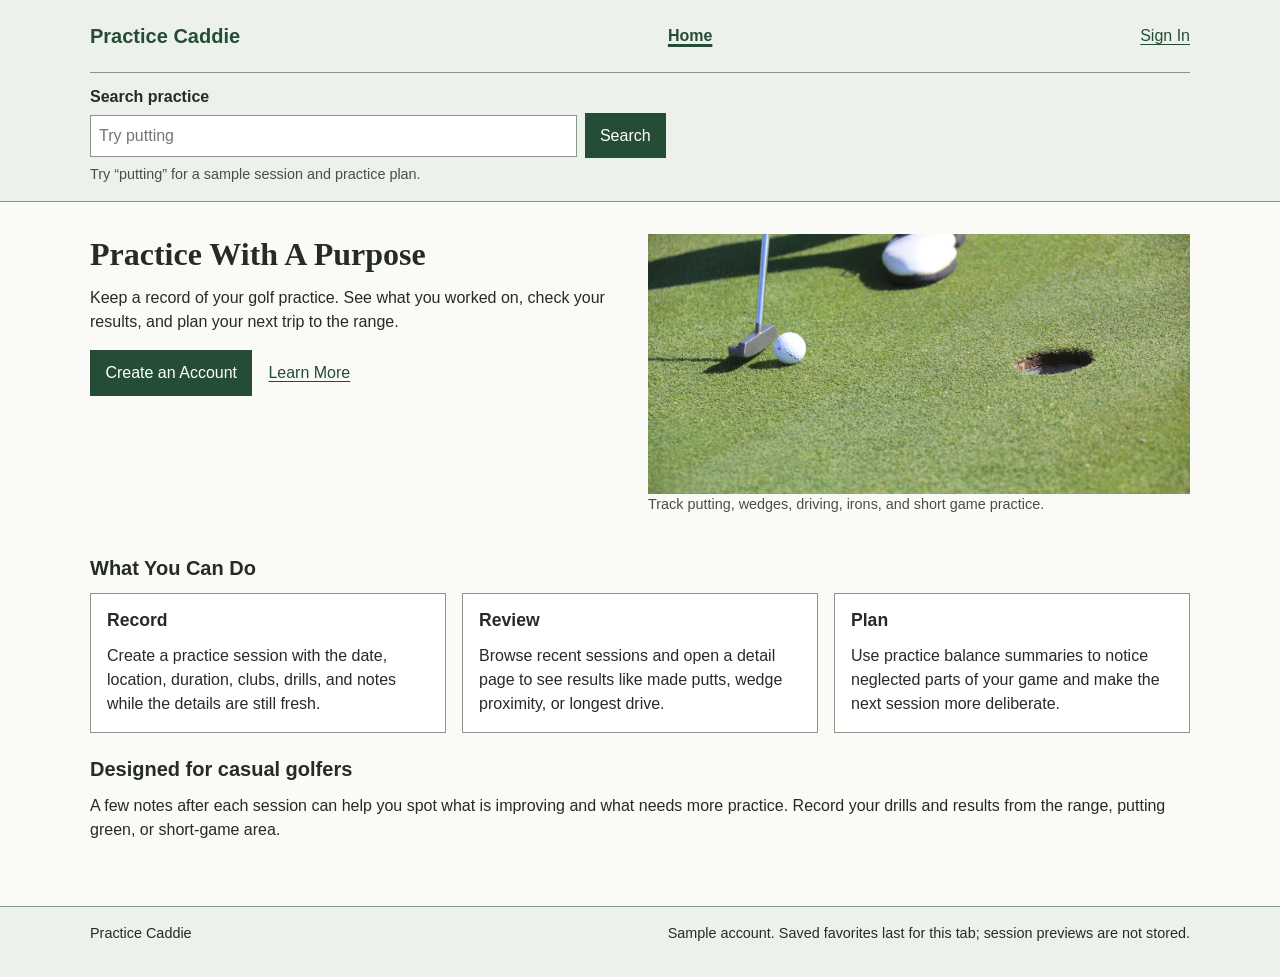
==== cs5774/project3/index.html @ da403c44 "Publish submitted website files under cs5774/project3" ====
<!DOCTYPE html>
<html lang="en">
<head>
  <meta charset="UTF-8">
  <meta name="viewport" content="width=device-width, initial-scale=1.0">
  <title>Practice Caddie | Purposeful Golf Practice</title>
  <link rel="stylesheet" href="css/styles.css">
  <script src="js/vendor/jquery-3.7.1.min.js" defer></script>
  <script src="js/app.js" defer></script>
</head>
<body>
  <a class="skip-link" href="#main-content">Skip to main content</a>
  <!-- Public and signed-in pages use different navigation. -->
  <header class="site-header">
    <div class="site-shell row spread header-inner">
      <a class="brand" href="index.html" aria-label="Practice Caddie home">
        <span>Practice Caddie</span>
      </a>
      <nav class="primary-nav" aria-label="Primary navigation">
        <ul class="row">
          <li><a href="index.html" aria-current="page">Home</a></li>
        </ul>
      </nav>
      <a href="dashboard.html">Sign In</a>
    </div>
    <form class="header-search site-shell" action="search-results.html" method="get" role="search">
      <label for="header-query">Search practice</label>
      <div class="row">
        <input type="search" id="header-query" name="q" placeholder="Try putting" aria-describedby="search-hint">
        <button class="primary" type="submit">Search</button>
      </div>
      <p id="search-hint" class="session-meta">Try “putting” for a sample session and practice plan.</p>
    </form>
  </header>

  <main id="main-content" class="site-shell">
    <noscript><p class="notice">Enable JavaScript to use search results, saved sessions, filters, and practice plans.</p></noscript>
    <section class="columns two-columns" aria-labelledby="home-title">
      <div>
        <h1 id="home-title">Practice With A Purpose</h1>
        <p>Keep a record of your golf practice. See what you worked on, check your results, and plan your next trip to the range.</p>
        <div class="row">
          <a class="btn primary" href="dashboard.html">Create an Account</a>
          <a href="#features">Learn More</a>
        </div>
      </div>
      <figure class="practice-photo">
        <!-- Image credit: "Golf putting on green.jpg" by Woodypino, Wikimedia Commons, CC0 1.0. Source: https://commons.wikimedia.org/wiki/File:Golf_putting_on_green.jpg -->
        <img src="images/putting-green.jpg" alt="Golf ball and putter lined up on a green">
        <figcaption>Track putting, wedges, driving, irons, and short game practice.</figcaption>
      </figure>
    </section>

    <section id="features" class="section-block" aria-labelledby="features-title">
      <div>
        <h2 id="features-title">What You Can Do</h2>
      </div>
      <div class="columns three-columns">
        <article class="panel">
          <h3>Record</h3>
          <p>Create a practice session with the date, location, duration, clubs, drills, and notes while the details are still fresh.</p>
        </article>
        <article class="panel">
          <h3>Review</h3>
          <p>Browse recent sessions and open a detail page to see results like made putts, wedge proximity, or longest drive.</p>
        </article>
        <article class="panel">
          <h3>Plan</h3>
          <p>Use practice balance summaries to notice neglected parts of your game and make the next session more deliberate.</p>
        </article>
      </div>
    </section>

    <section class="section-block" aria-labelledby="public-note-title">
      <h2 id="public-note-title">Designed for casual golfers</h2>
      <p>A few notes after each session can help you spot what is improving and what needs more practice. Record your drills and results from the range, putting green, or short-game area.</p>
    </section>
  </main>

  <footer class="site-footer">
    <div class="site-shell row spread">
      <p>Practice Caddie</p>
      <p>Sample account. Saved favorites last for this tab; session previews are not stored.</p>
    </div>
  </footer>
</body>
</html>
---- cs5774/project3/css/styles.css ----
﻿/* Shared colors and basic document styles. */
:root {
  --green: #254d35;
  --light: #edf1eb;
  --border: #8a958a;
}

* {
  box-sizing: border-box;
}

body {
  margin: 0;
  background: #fafaf7;
  color: #252b25;
  font: 1rem/1.5 Arial, Helvetica, sans-serif;
}

h1, h2, h3 {
  margin: 0 0 0.75rem;
  line-height: 1.25;
}

h1 {
  font: bold 2rem/1.25 "Times New Roman", Times, serif;
}

h2 {
  font-size: 1.25rem;
}

h3 {
  font-size: 1.1rem;
}

p, figure, dl {
  margin: 0 0 1rem;
}

a {
  color: var(--green);
  text-underline-offset: 3px;
}

img {
  display: block;
  max-width: 100%;
  height: auto;
}

.practice-photo img {
  width: 100%;
  max-height: 260px;
  object-fit: cover;
}

figcaption, .session-meta {
  color: #465046;
  font-size: 0.9rem;
}

/* Header and footer share the same centered width as the pages. */
.site-shell {
  width: 94%;
  max-width: 1100px;
  margin: auto;
}

.site-header, .site-footer {
  padding: 1rem 0;
  background: var(--light);
  border-bottom: 1px solid var(--border);
}

.site-footer {
  border-top: 1px solid var(--border);
  border-bottom: 0;
  font-size: 0.9rem;
}

.brand {
  font-weight: bold;
  font-size: 1.25rem;
  text-decoration: none;
}

.primary-nav ul {
  margin: 0;
  padding: 0;
  list-style: none;
}

.primary-nav a {
  display: inline-block;
  padding: 0.5rem;
}

.primary-nav a[aria-current="page"] {
  font-weight: bold;
  text-decoration-thickness: 3px;
}

/* Reuse these rows, grids, and panels on all prototype pages. */
.row {
  display: flex;
  flex-wrap: wrap;
  align-items: center;
  gap: 1rem;
}

.spread {
  justify-content: space-between;
}

main {
  padding: 2rem 0 3rem;
}

.section-block {
  margin-top: 1.5rem;
}

.columns, .session-list, .drill-list {
  display: grid;
  gap: 1rem;
  align-items: start;
}

.columns > *, .row > * {
  min-width: 0;
}

.two-columns {
  grid-template-columns: repeat(2, minmax(0, 1fr));
}

.three-columns {
  grid-template-columns: repeat(3, minmax(0, 1fr));
}

.four-columns {
  grid-template-columns: repeat(4, minmax(0, 1fr));
}

.sidebar-layout {
  grid-template-columns: 240px minmax(0, 1fr);
}

.wide-left {
  grid-template-columns: minmax(0, 2fr) minmax(0, 1fr);
}

.panel, fieldset {
  padding: 1rem;
  border: 1px solid var(--border);
  background: white;
}

.panel > :last-child {
  margin-bottom: 0;
}

.stat-value, .score {
  display: block;
  font-size: 1.5rem;
  color: var(--green);
}

.drill-row {
  padding: 1rem;
  background: var(--light);
}

.drill-row p {
  margin-bottom: 0;
}

dd {
  margin: 0;
}

/* Native meters expose chart values to screen readers. */
.bar-row {
  display: grid;
  grid-template-columns: 6rem minmax(0, 1fr) 3rem;
  align-items: center;
  gap: 0.5rem;
  margin-top: 0.75rem;
}

meter {
  width: 100%;
  height: 1.5rem;
}

meter::-webkit-meter-bar, meter::-webkit-meter-optimum-value {
  border-radius: 0;
}

/* Fields inherit the page font; native validation handles required fields. */
button, input, select, textarea {
  font: inherit;
  border-radius: 0;
}

.btn, button {
  display: inline-block;
  padding: 0.6rem 0.9rem;
  border: 1px solid var(--green);
  color: var(--green);
  background: white;
  text-decoration: none;
  cursor: pointer;
}

.primary {
  background: var(--green);
  color: white;
}

.danger {
  color: #822b20;
  border-color: #822b20;
}

.btn:hover, button:hover {
  text-decoration: underline;
}

label, legend, dt {
  font-weight: bold;
}

input, select, textarea {
  display: block;
  width: 100%;
  padding: 0.5rem;
  border: 1px solid var(--border);
  background: white;
  color: inherit;
}

.filter-group, fieldset {
  margin: 1rem 0;
}

fieldset {
  min-width: 0;
}

.checkbox-option {
  display: block;
  font-weight: normal;
}

input[type="checkbox"] {
  display: inline-block;
  width: auto;
}

.full-span {
  grid-column: 1 / -1;
}

/* Keyboard navigation remains visible on every background. */
:focus-visible {
  outline: 2px solid #822b20;
  outline-offset: 3px;
}

.skip-link {
  position: absolute;
  left: -10000px;
  padding: 0.75rem;
  background: white;
}

.skip-link:focus {
  left: 1rem;
  top: 0;
}

/* Project 3: a real header form with room for keyboard and mobile use. */
.header-search {
  margin-top: 1rem;
  padding-top: 0.75rem;
  border-top: 1px solid var(--border);
}

.header-search .row {
  gap: 0.5rem;
  max-width: 36rem;
  margin-top: 0.25rem;
}

.header-search input {
  flex: 1 1 12rem;
  width: auto;
}

.header-search .session-meta {
  margin: 0.35rem 0 0;
}

/* Saved state is expressed through text and aria-pressed as well as color. */
.session-card.is-saved, #detail-actions.is-saved {
  border-left: 5px solid var(--green);
  background: var(--light);
}

.saved-message, .interaction-status {
  color: var(--green);
  font-weight: bold;
}

.saved-message {
  margin-top: 0.75rem;
}

.interaction-status:empty {
  margin: 0;
}

.practice-planner select {
  margin-top: 0.25rem;
}

.practice-planner.has-plan {
  border-top: 5px solid var(--green);
}

.practice-planner .plan-status {
  margin-top: 0.75rem;
}

.plan-steps {
  padding-left: 1.4rem;
}

.plan-steps li + li {
  margin-top: 0.5rem;
}

.notice, .session-preview {
  padding: 1rem;
  border: 1px solid var(--green);
  background: var(--light);
}

.session-card p, .session-preview p, #search-summary {
  overflow-wrap: anywhere;
}

/* Author CSS must never reveal an element with the HTML hidden attribute. */
[hidden] {
  display: none !important;
}

/* Stack columns on phones; navigation wraps without a menu script. */
@media (max-width: 767px) {
  .columns {
    grid-template-columns: 1fr;
  }
  .header-inner {
    align-items: flex-start;
    flex-direction: column;
  }
}
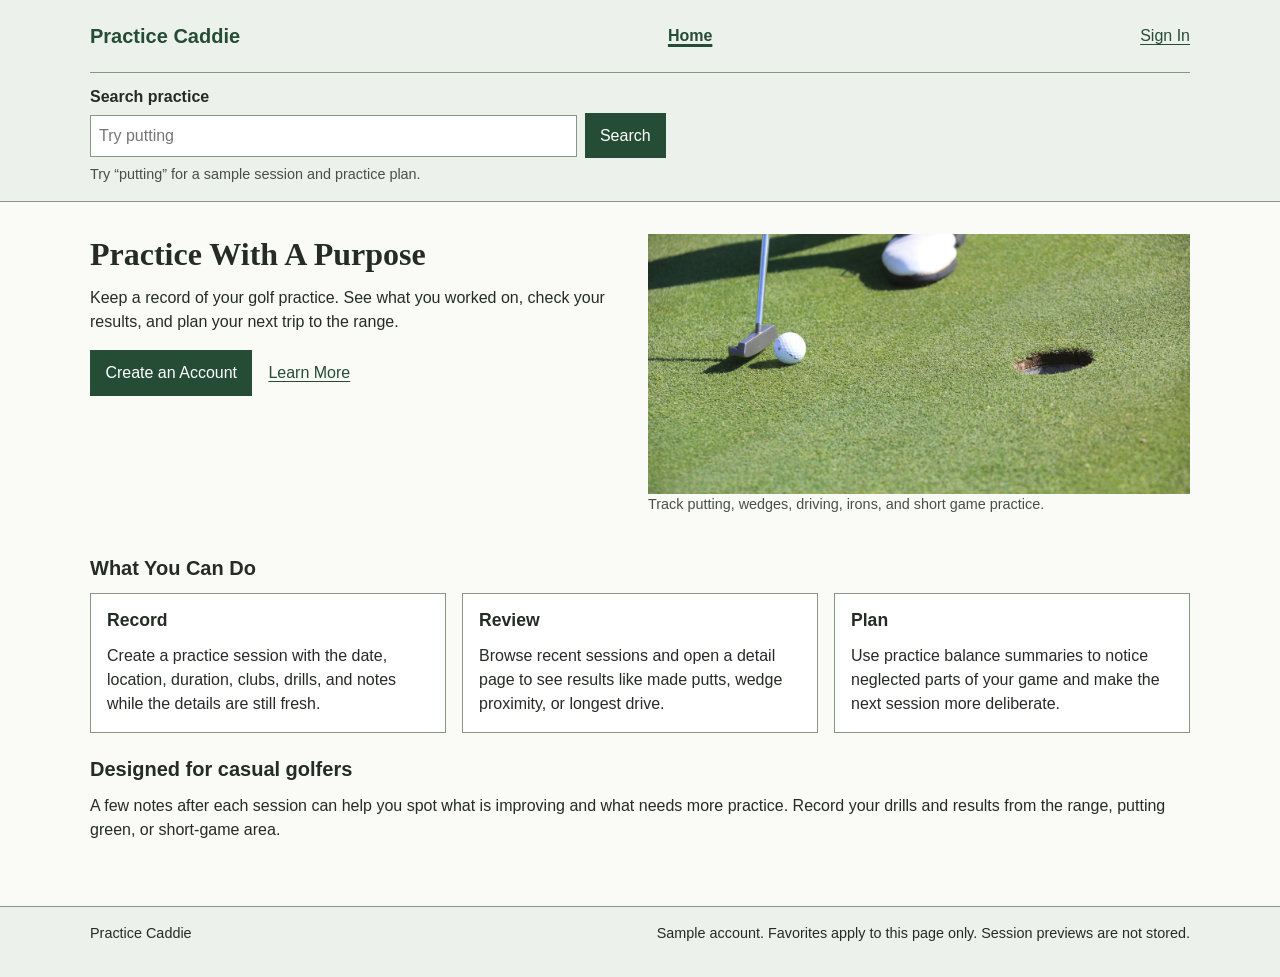
==== commit 27788509: "Update page-only saved selections" ====
--- a/cs5774/project3/index.html
+++ b/cs5774/project3/index.html
@@ -80,7 +80,7 @@
   <footer class="site-footer">
     <div class="site-shell row spread">
       <p>Practice Caddie</p>
-      <p>Sample account. Saved favorites last for this tab; session previews are not stored.</p>
+      <p>Sample account. Favorites apply to this page only. Session previews are not stored.</p>
     </div>
   </footer>
 </body>
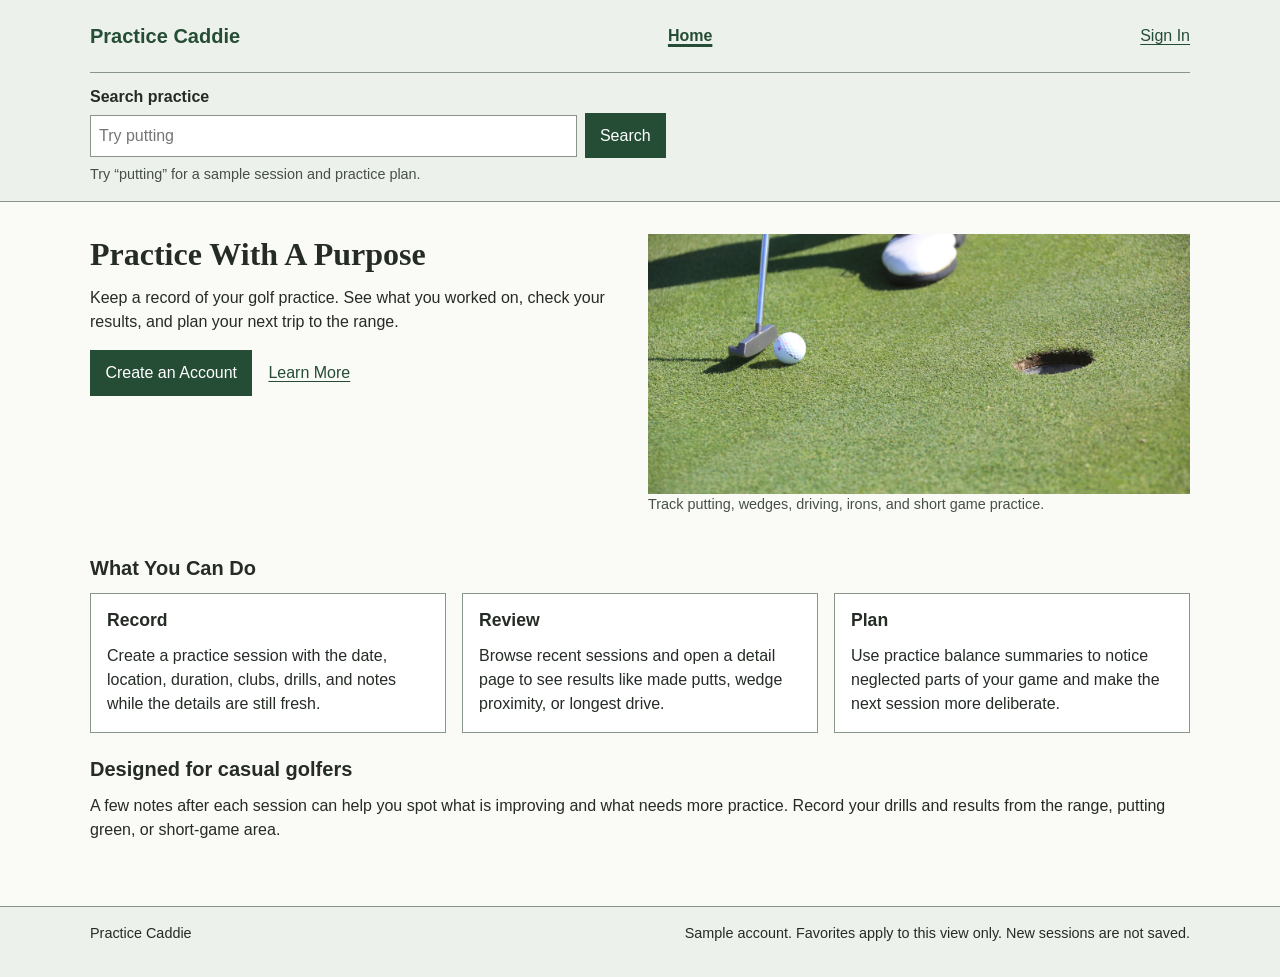
==== commit 5f446746: "Publish simpler session form and save toggles" ====
--- a/cs5774/project3/index.html
+++ b/cs5774/project3/index.html
@@ -80,7 +80,7 @@
   <footer class="site-footer">
     <div class="site-shell row spread">
       <p>Practice Caddie</p>
-      <p>Sample account. Favorites apply to this page only. Session previews are not stored.</p>
+      <p>Sample account. Favorites apply to this view only. New sessions are not saved.</p>
     </div>
   </footer>
 </body>
--- a/cs5774/project3/css/styles.css
+++ b/cs5774/project3/css/styles.css
@@ -341,13 +341,13 @@
   margin-top: 0.5rem;
 }
 
-.notice, .session-preview {
+.notice {
   padding: 1rem;
   border: 1px solid var(--green);
   background: var(--light);
 }
 
-.session-card p, .session-preview p, #search-summary {
+.session-card p, #search-summary {
   overflow-wrap: anywhere;
 }
 
